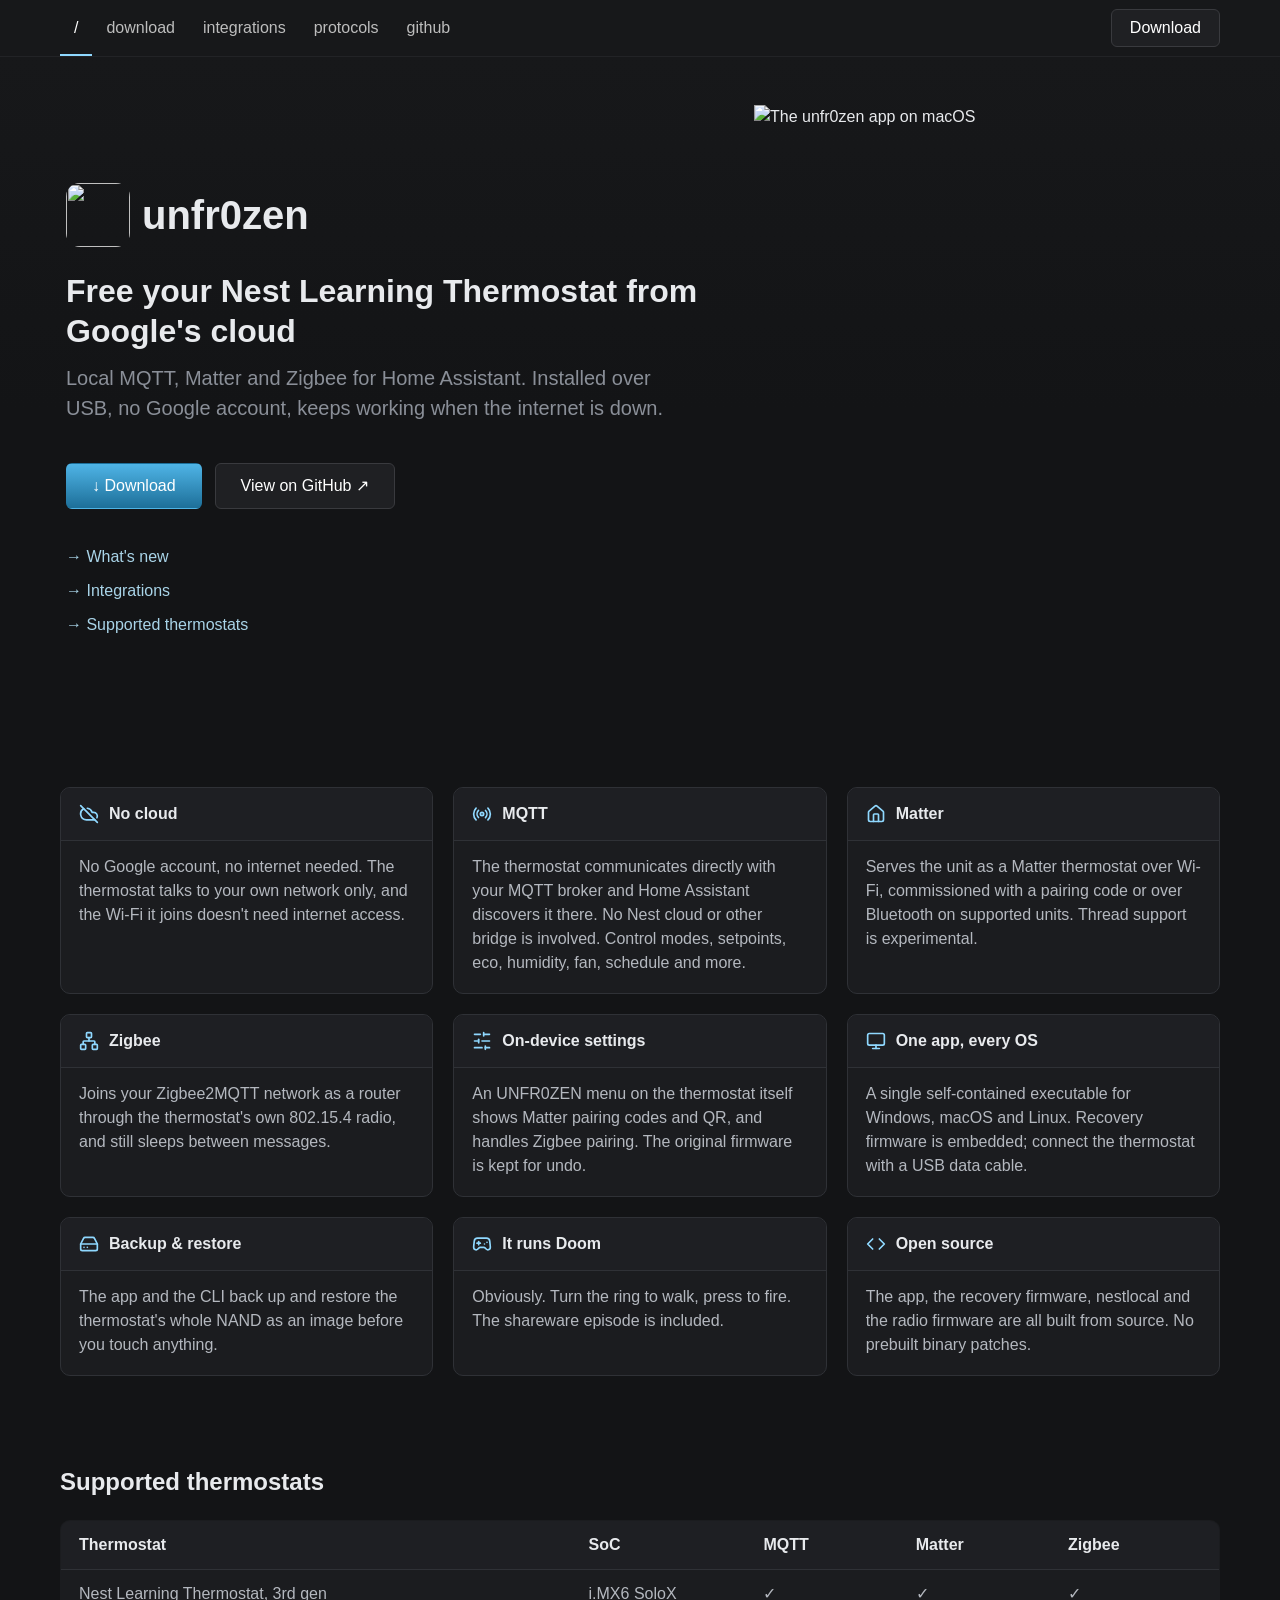
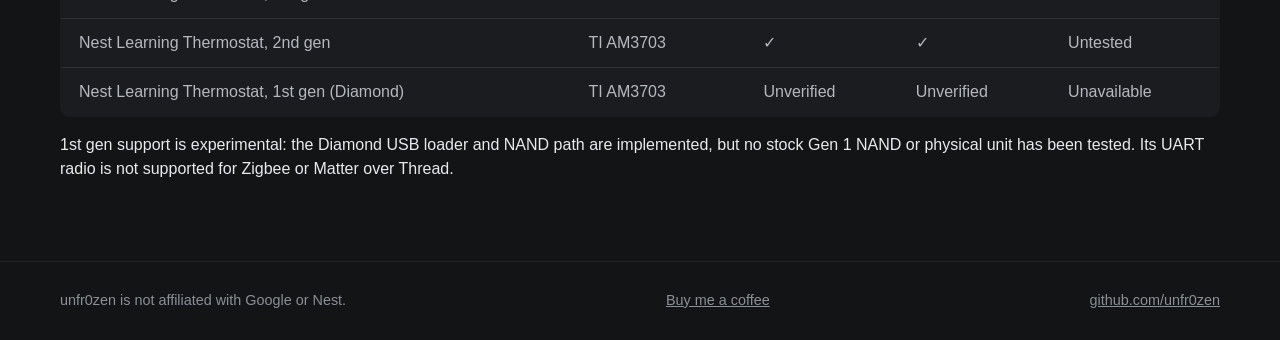
==== index.html @ 17baee15 "docs: add a protocols page for nestlocal's mqtt, zigbee and matter Documents the MQTT topics and pay" ====
<!doctype html>
<html lang="en">
<head>
    <meta charset="utf-8">
    <meta name="viewport" content="width=device-width, initial-scale=1">
    <title>unfr0zen</title>
    <meta name="description" content="Free your Nest Learning Thermostat from Google's cloud. Local MQTT, Matter and Zigbee for Home Assistant, installed over USB.">
    <meta property="og:title" content="unfr0zen">
    <meta property="og:description" content="Free your Nest Learning Thermostat from Google's cloud.">
    <meta property="og:image" content="https://unfr0zen.com/assets/logo.png">
    <link rel="icon" href="/assets/logo.png">
    <link rel="preconnect" href="https://rsms.me">
    <link rel="stylesheet" href="https://rsms.me/inter/inter.css">
    <link rel="stylesheet" href="/style.css">
</head>
<body>
<header>
    <div class="wrap">
        <nav>
            <a href="/" class="active">/</a>
            <a href="/download/">download</a>
            <a href="/integrations/">integrations</a>
            <a href="/protocols/">protocols</a>
            <a href="https://github.com/unfr0zen" target="_blank" rel="noopener">github</a>
        </nav>
        <a href="/download/" class="btn btn-dark btn-small">Download</a>
    </div>
</header>

<main>
    <div class="hero">
        <div class="wrap">
            <div class="hero-text">
                <div class="hero-title">
                    <img src="/assets/logo.png" alt="">
                    <h1>unfr0zen</h1>
                </div>
                <h2>Free your Nest Learning Thermostat from Google's cloud</h2>
                <p>Local MQTT, Matter and Zigbee for Home Assistant. Installed over USB, no Google account, keeps working when the internet is down.</p>
                <div class="buttons">
                    <a href="/download/" class="btn btn-ice">↓ Download</a>
                    <a href="https://github.com/unfr0zen" class="btn btn-dark" target="_blank" rel="noopener">View on GitHub ↗</a>
                </div>
                <div class="quicklinks">
                    <a class="link" href="https://github.com/unfr0zen/unfr0zen/releases" target="_blank" rel="noopener">→ What's new</a>
                    <a class="link" href="/integrations/">→ Integrations</a>
                    <a class="link" href="#devices">→ Supported thermostats</a>
                </div>
            </div>
            <img class="screenshot" src="/assets/app.png" width="552" height="732" alt="The unfr0zen app on macOS">
        </div>
    </div>

    <section>
        <div class="wrap">
            <div class="grid">
                <div class="card">
                    <h3><svg viewBox="0 0 24 24" aria-hidden="true"><path d="m2 2 20 20"/><path d="M5.782 5.782A7 7 0 0 0 9 19h8.5a4.5 4.5 0 0 0 1.307-.193"/><path d="M21.532 16.5A4.5 4.5 0 0 0 17.5 10h-1.79A7.008 7.008 0 0 0 10 5.07"/></svg>No cloud</h3>
                    <p>No Google account, no internet needed. The thermostat talks to your own network only, and the Wi-Fi it joins doesn't need internet access.</p>
                </div>
                <div class="card">
                    <h3><svg viewBox="0 0 24 24" aria-hidden="true"><path d="M4.9 19.1C1 15.2 1 8.8 4.9 4.9"/><path d="M7.8 16.2c-2.3-2.3-2.3-6.1 0-8.5"/><circle cx="12" cy="12" r="2"/><path d="M16.2 7.8c2.3 2.3 2.3 6.1 0 8.5"/><path d="M19.1 4.9C23 8.8 23 15.1 19.1 19"/></svg>MQTT</h3>
                    <p>The thermostat communicates directly with your MQTT broker and Home Assistant discovers it there. No Nest cloud or other bridge is involved. Control modes, setpoints, eco, humidity, fan, schedule and more.</p>
                </div>
                <div class="card">
                    <h3><svg viewBox="0 0 24 24" aria-hidden="true"><path d="M15 21v-8a1 1 0 0 0-1-1h-4a1 1 0 0 0-1 1v8"/><path d="M3 10a2 2 0 0 1 .709-1.528l7-5.999a2 2 0 0 1 2.582 0l7 5.999A2 2 0 0 1 21 10v9a2 2 0 0 1-2 2H5a2 2 0 0 1-2-2z"/></svg>Matter</h3>
                    <p>Serves the unit as a Matter thermostat over Wi-Fi, commissioned with a pairing code or over Bluetooth on supported units. Thread support is experimental.</p>
                </div>
                <div class="card">
                    <h3><svg viewBox="0 0 24 24" aria-hidden="true"><rect x="16" y="16" width="6" height="6" rx="1"/><rect x="2" y="16" width="6" height="6" rx="1"/><rect x="9" y="2" width="6" height="6" rx="1"/><path d="M5 16v-3a1 1 0 0 1 1-1h12a1 1 0 0 1 1 1v3"/><path d="M12 12V8"/></svg>Zigbee</h3>
                    <p>Joins your Zigbee2MQTT network as a router through the thermostat's own 802.15.4 radio, and still sleeps between messages.</p>
                </div>
                <div class="card">
                    <h3><svg viewBox="0 0 24 24" aria-hidden="true"><line x1="21" x2="14" y1="4" y2="4"/><line x1="10" x2="3" y1="4" y2="4"/><line x1="21" x2="12" y1="12" y2="12"/><line x1="8" x2="3" y1="12" y2="12"/><line x1="21" x2="16" y1="20" y2="20"/><line x1="12" x2="3" y1="20" y2="20"/><line x1="14" x2="14" y1="2" y2="6"/><line x1="8" x2="8" y1="10" y2="14"/><line x1="16" x2="16" y1="18" y2="22"/></svg>On-device settings</h3>
                    <p>An UNFR0ZEN menu on the thermostat itself shows Matter pairing codes and QR, and handles Zigbee pairing. The original firmware is kept for undo.</p>
                </div>
                <div class="card">
                    <h3><svg viewBox="0 0 24 24" aria-hidden="true"><rect width="20" height="14" x="2" y="3" rx="2"/><line x1="8" x2="16" y1="21" y2="21"/><line x1="12" x2="12" y1="17" y2="21"/></svg>One app, every OS</h3>
                    <p>A single self-contained executable for Windows, macOS and Linux. Recovery firmware is embedded; connect the thermostat with a USB data cable.</p>
                </div>
                <div class="card">
                    <h3><svg viewBox="0 0 24 24" aria-hidden="true"><line x1="22" x2="2" y1="12" y2="12"/><path d="M5.45 5.11 2 12v6a2 2 0 0 0 2 2h16a2 2 0 0 0 2-2v-6l-3.45-6.89A2 2 0 0 0 16.76 4H7.24a2 2 0 0 0-1.79 1.11z"/><line x1="6" x2="6.01" y1="16" y2="16"/><line x1="10" x2="10.01" y1="16" y2="16"/></svg>Backup &amp; restore</h3>
                    <p>The app and the CLI back up and restore the thermostat's whole NAND as an image before you touch anything.</p>
                </div>
                <div class="card">
                    <h3><svg viewBox="0 0 24 24" aria-hidden="true"><line x1="6" x2="10" y1="11" y2="11"/><line x1="8" x2="8" y1="9" y2="13"/><line x1="15" x2="15.01" y1="12" y2="12"/><line x1="18" x2="18.01" y1="10" y2="10"/><path d="M17.32 5H6.68a4 4 0 0 0-3.978 3.59c-.006.052-.01.101-.017.152C2.604 9.416 2 14.456 2 16a3 3 0 0 0 3 3c1 0 1.5-.5 2-1l1.414-1.414A2 2 0 0 1 9.828 16h4.344a2 2 0 0 1 1.414.586L17 18c.5.5 1 1 2 1a3 3 0 0 0 3-3c0-1.545-.604-6.584-.685-7.258-.007-.05-.011-.1-.017-.151A4 4 0 0 0 17.32 5z"/></svg>It runs Doom</h3>
                    <p>Obviously. Turn the ring to walk, press to fire. The shareware episode is included.</p>
                </div>
                <div class="card">
                    <h3><svg viewBox="0 0 24 24" aria-hidden="true"><polyline points="16 18 22 12 16 6"/><polyline points="8 6 2 12 8 18"/></svg>Open source</h3>
                    <p>The app, the recovery firmware, nestlocal and the radio firmware are all built from source. No prebuilt binary patches.</p>
                </div>
            </div>
        </div>
    </section>

    <section id="devices">
        <div class="wrap">
            <h2>Supported thermostats</h2>
            <div class="table-scroll">
                <table>
                    <thead>
                        <tr><th>Thermostat</th><th>SoC</th><th>MQTT</th><th>Matter</th><th>Zigbee</th></tr>
                    </thead>
                    <tbody>
                        <tr><td>Nest Learning Thermostat, 3rd gen</td><td>i.MX6 SoloX</td><td>✓</td><td>✓</td><td>✓</td></tr>
                        <tr><td>Nest Learning Thermostat, 2nd gen</td><td>TI AM3703</td><td>✓</td><td>✓</td><td>Untested</td></tr>
                        <tr><td>Nest Learning Thermostat, 1st gen (Diamond)</td><td>TI AM3703</td><td>Unverified</td><td>Unverified</td><td>Unavailable</td></tr>
                    </tbody>
                </table>
            </div>
            <p>1st gen support is experimental: the Diamond USB loader and NAND path are implemented, but no stock Gen 1 NAND or physical unit has been tested. Its UART radio is not supported for Zigbee or Matter over Thread.</p>
        </div>
    </section>
</main>

<footer>
    <div class="wrap">
        <span>unfr0zen is not affiliated with Google or Nest.</span>
        <a href="https://ko-fi.com/willtm" target="_blank" rel="noopener">Buy me a coffee</a>
        <a href="https://github.com/unfr0zen" target="_blank" rel="noopener">github.com/unfr0zen</a>
    </div>
</footer>
</body>
</html>
---- style.css ----
:root {
    --bg: #131416;
    --bg-raised: #1b1c1f;
    --bg-header: #17181a;
    --border: #2f3136;
    --text: #e8eaed;
    --muted: #8a8f98;
    --ice: #8fd8ff;
    --ice-dim: #a9d4e8;
    --ice-grad: linear-gradient(180deg, #4fb4e6, #1d6f99);
    --ice-grad-hover: linear-gradient(180deg, #3f98c4, #155674);
    --mono: ui-monospace, SFMono-Regular, Menlo, Consolas, monospace;
}

* { box-sizing: border-box; }

html { color-scheme: dark; }

body {
    margin: 0;
    background: var(--bg);
    color: var(--text);
    font-family: InterVariable, Inter, -apple-system, BlinkMacSystemFont, "Segoe UI", sans-serif;
    /* Slashed zero, so the 0 in unfr0zen doesn't read as an O. */
    font-feature-settings: "zero";
    line-height: 1.5;
    -webkit-font-smoothing: antialiased;
}

a { color: var(--ice-dim); }

code {
    font-family: var(--mono);
    font-size: 0.9em;
    background: #24262a;
    padding: 0.1em 0.35em;
    border-radius: 4px;
}

.wrap {
    max-width: 1200px;
    margin: 0 auto;
    padding: 0 20px;
}

/* Header */

header {
    background: var(--bg-header);
    border-bottom: 1px solid #222326;
}

header .wrap {
    display: flex;
    align-items: center;
    justify-content: space-between;
    min-height: 56px;
    gap: 16px;
}

nav {
    display: flex;
    flex-wrap: wrap;
}

nav a {
    padding: 16px 14px 14px;
    color: #bdbdbd;
    text-decoration: none;
    border-bottom: 2px solid transparent;
}

nav a:hover { color: #fff; }

nav a.active {
    color: #fff;
    font-weight: 500;
    border-bottom-color: var(--ice);
}

/* Buttons */

.btn {
    display: inline-block;
    padding: 10px 25px;
    font-size: 1rem;
    color: #fff;
    border-radius: 6px;
    text-decoration: none;
    border: 1px solid transparent;
    transition: background 0.2s;
}

.btn-ice { background: var(--ice-grad); }
.btn-ice:hover { background: var(--ice-grad-hover); }

.btn-dark {
    background: #1f2023;
    border-color: #393a3e;
}
.btn-dark:hover { background: #26272b; }

.btn-small {
    padding: 6px 18px;
    font-weight: 500;
}

.link {
    color: var(--ice-dim);
    text-decoration: none;
}
.link:hover { text-decoration: underline; }

/* Hero */

.hero {
    background: linear-gradient(to top, var(--bg), rgba(0, 0, 0, 0), var(--bg-header));
    min-height: max(60vh, 560px);
    display: flex;
    align-items: center;
    padding: 48px 0;
}

.hero .wrap {
    display: flex;
    align-items: center;
    gap: 48px;
}

.hero-text { flex: 1; }

.hero-title {
    display: flex;
    align-items: center;
    gap: 12px;
}

.hero-title img {
    width: 64px;
    height: 64px;
    border-radius: 14px;
}

.hero-title h1 {
    margin: 0;
    font-size: 40px;
    font-weight: 600;
}

.hero h2 {
    font-size: 2rem;
    font-weight: 600;
    line-height: 1.25;
    margin: 24px 0 0;
    max-width: 640px;
}

.hero p {
    font-size: 20px;
    font-weight: 300;
    color: var(--muted);
    margin: 12px 0 0;
    max-width: 600px;
}

.buttons {
    display: flex;
    flex-wrap: wrap;
    gap: 13px;
    margin-top: 40px;
}

.quicklinks {
    display: flex;
    flex-direction: column;
    gap: 10px;
    margin-top: 36px;
}

/* App screenshot, a transparent PNG with the macOS window shadow */

.screenshot {
    flex: none;
    width: 460px;
    height: auto;
}

@media (max-width: 900px) {
    .screenshot { display: none; }
    .hero { min-height: 0; }
    .hero h2 { font-size: 1.6rem; }
}

/* Sections */

section { padding: 24px 0 64px; }

section > .wrap > h2 {
    font-size: 1.5rem;
    font-weight: 600;
    margin: 0 0 20px;
}

.grid {
    display: grid;
    grid-template-columns: repeat(auto-fill, minmax(320px, 1fr));
    gap: 20px;
}

.card {
    background: var(--bg-raised);
    border: 1px solid var(--border);
    border-radius: 10px;
    overflow: hidden;
}

.card h3 {
    display: flex;
    align-items: center;
    gap: 10px;
    margin: 0;
    padding: 14px 18px;
    font-size: 1rem;
    font-weight: 600;
    border-bottom: 1px solid var(--border);
    background: #1e1f23;
}

/* Line icons from Lucide (ISC license). */
.card h3 svg,
.doc h2 svg {
    flex: none;
    width: 20px;
    height: 20px;
    fill: none;
    stroke: var(--ice);
    stroke-width: 2;
    stroke-linecap: round;
    stroke-linejoin: round;
}

.card p {
    margin: 0;
    padding: 14px 18px 18px;
    color: #b4b8bf;
}

table {
    width: 100%;
    border-collapse: collapse;
    background: var(--bg-raised);
    border: 1px solid var(--border);
    border-radius: 10px;
    overflow: hidden;
}

th, td {
    text-align: left;
    padding: 12px 18px;
    border-bottom: 1px solid var(--border);
}

th {
    background: #1e1f23;
    font-weight: 600;
}

td { color: #b4b8bf; }

tr:last-child td { border-bottom: none; }

.table-scroll { overflow-x: auto; }

/* Download page */

.os-picker {
    background: linear-gradient(0deg, #1c1d20, var(--bg-header));
    border-bottom: 1px solid #3b3d41;
    padding: 40px 0;
}

.os-picker h1 {
    text-align: center;
    margin: 0 0 6px;
    font-weight: 600;
}

.os-picker .version {
    text-align: center;
    color: var(--muted);
    margin: 0 0 28px;
}

.tabs {
    display: grid;
    grid-template-columns: repeat(3, 1fr);
    gap: 16px;
    max-width: 640px;
    margin: 0 auto;
}

.tab {
    font: inherit;
    color: #bdbdbd;
    background: transparent;
    border: 2px solid transparent;
    border-radius: 8px;
    height: 96px;
    cursor: pointer;
    display: flex;
    flex-direction: column;
    align-items: center;
    justify-content: center;
    gap: 8px;
}

.tab svg {
    width: 32px;
    height: 32px;
    fill: currentColor;
}

.tab:hover { color: #fff; }

.tab.active {
    color: #fff;
    font-weight: 600;
    border-color: rgba(143, 216, 255, 0.55);
    background: rgba(143, 216, 255, 0.08);
}

.panel { display: none; padding-bottom: 0; }
.panel.active { display: block; }

.panel .wrap { max-width: 760px; }

.files {
    display: flex;
    flex-wrap: wrap;
    gap: 12px;
    margin: 8px 0 28px;
}

.panel h2 {
    font-size: 1.25rem;
    margin: 32px 0 8px;
}

.panel ol, .panel ul { padding-left: 22px; color: #c4c8ce; }
.panel li { margin: 6px 0; }

.note {
    border-radius: 8px;
    padding: 12px 16px;
    margin: 16px 0;
    background: #2e2715;
    color: #d4be99;
}

pre {
    position: relative;
    background: #1e1d20;
    border: 1px solid #d2d2d239;
    border-radius: 10px;
    padding: 16px 56px 16px 16px;
    overflow-x: auto;
    font-family: var(--mono);
    font-size: 0.85rem;
    line-height: 1.5;
}

pre code { background: none; padding: 0; font-size: inherit; }

.copy {
    position: absolute;
    top: 8px;
    right: 8px;
    font: 12px var(--mono);
    color: #ccc;
    background: #2a2b2f;
    border: 1px solid #3a3b40;
    border-radius: 5px;
    padding: 4px 8px;
    cursor: pointer;
}
.copy:hover { color: #fff; }

/* Footer */

footer {
    border-top: 1px solid #222326;
    color: var(--muted);
    font-size: 0.9rem;
    padding: 28px 0;
}

footer .wrap {
    display: flex;
    flex-wrap: wrap;
    justify-content: space-between;
    gap: 12px;
}

footer a { color: var(--muted); }

@media (max-width: 600px) {
    header .btn { display: none; }
    nav a { padding: 16px 6px 14px; font-size: 0.9rem; }
    .tab { height: 80px; font-size: 0.9rem; }
    .grid { grid-template-columns: 1fr; }
}

/* Documentation pages */

.doc .wrap { max-width: 860px; }

.doc h1 {
    font-size: 2rem;
    font-weight: 600;
    margin: 24px 0 12px;
}

.doc .wrap > h2 {
    display: flex;
    align-items: center;
    gap: 12px;
    font-size: 1.4rem;
    margin: 48px 0 12px;
    scroll-margin-top: 16px;
}

.doc h2 svg { width: 24px; height: 24px; }
.doc h3 { font-size: 1.1rem; margin: 28px 0 8px; }

.doc p, .doc li { color: #c4c8ce; overflow-wrap: break-word; }
.doc b { color: var(--text); font-weight: 600; }
.doc ol, .doc ul { padding-left: 22px; }
.doc li { margin: 6px 0; }
.doc table { margin: 4px 0 12px; }

/* On phones a row is a block: each cell on its own line under its column's
   name (data-label). */
@media (max-width: 600px) {
    .doc thead { display: none; }
    .doc table, .doc tbody, .doc tr, .doc td { display: block; }
    .doc tr { padding: 10px 16px; border-bottom: 1px solid var(--border); }
    .doc tr:last-child { border-bottom: none; }
    .doc td { padding: 3px 0; border: none; overflow-wrap: break-word; }
    .doc td:first-child { color: var(--text); }
    .doc td[data-label]::before {
        content: attr(data-label);
        display: block;
        font-size: 0.75rem;
        color: var(--muted);
    }
}

.doc .badge { margin: 4px 0 20px; }
.doc .badge img { display: block; height: 40px; }

.toc {
    display: flex;
    flex-wrap: wrap;
    gap: 6px 18px;
    list-style: none;
    padding: 0 !important;
}
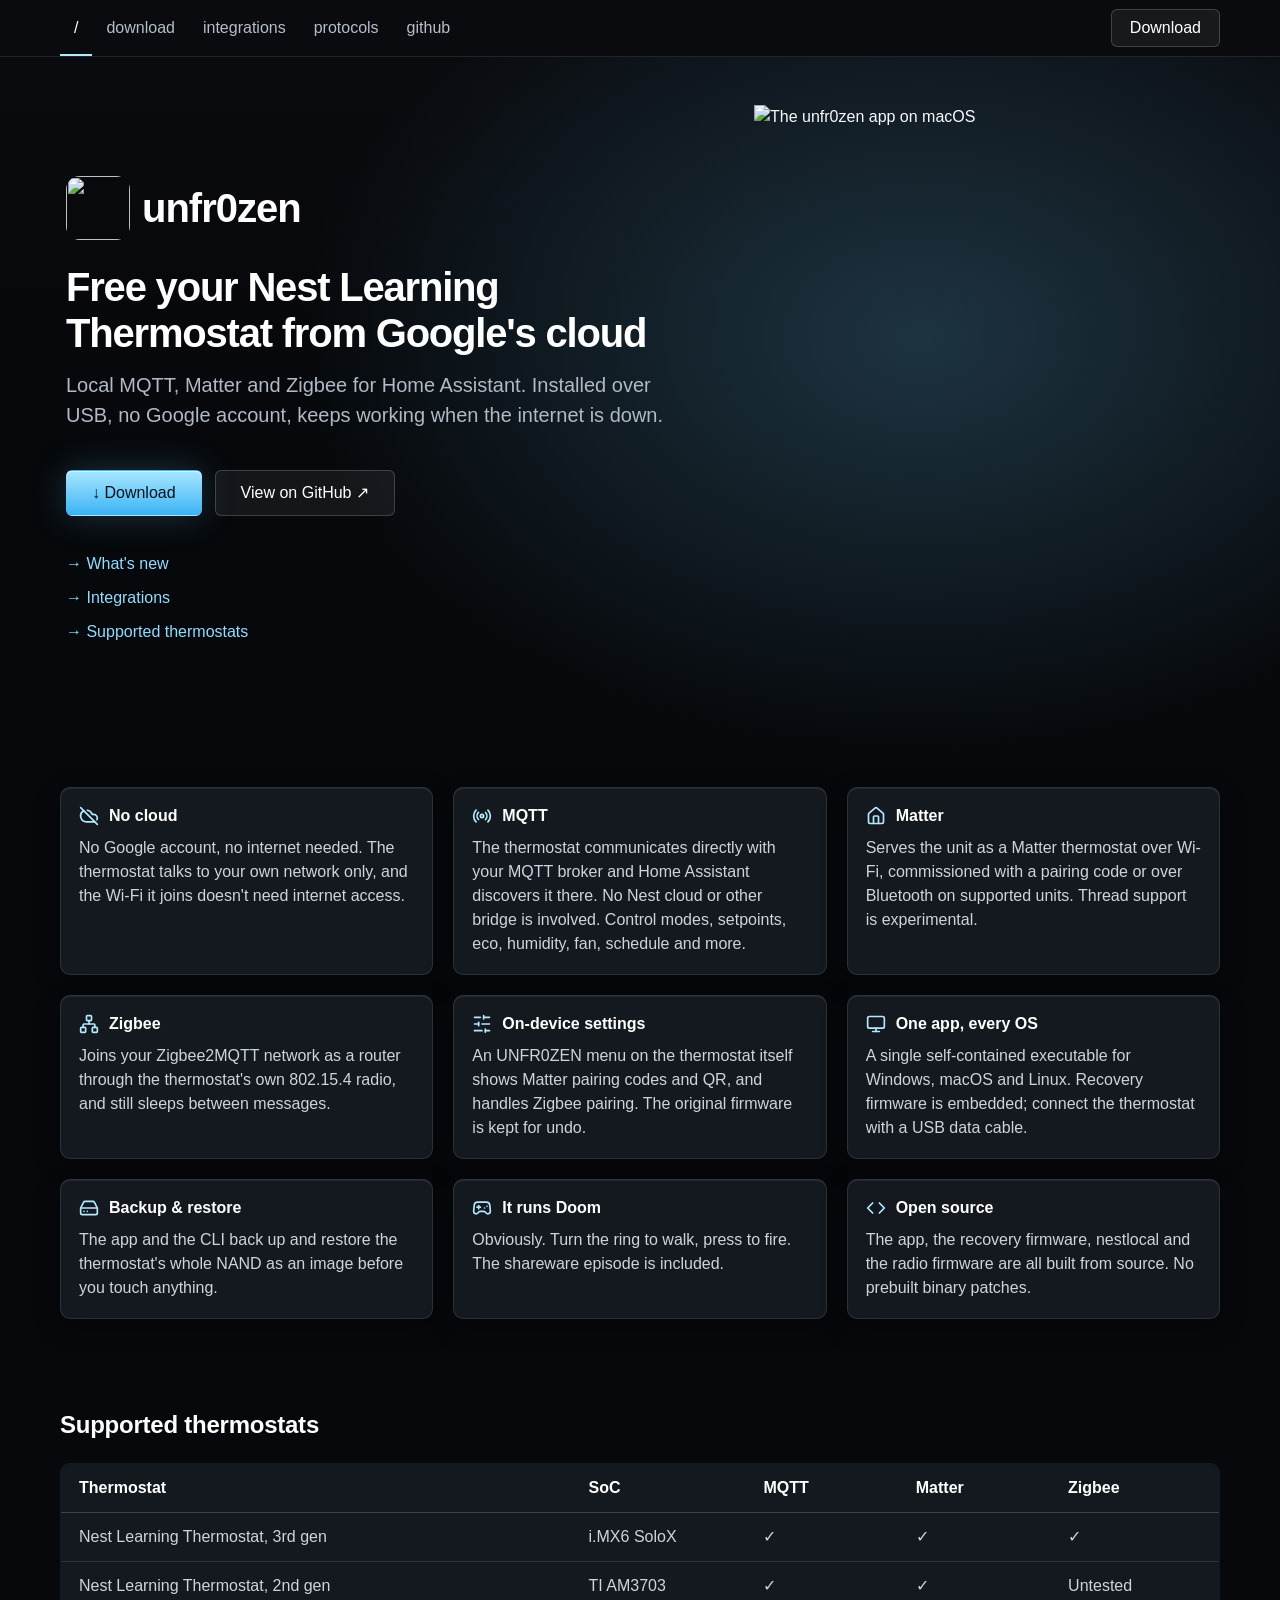
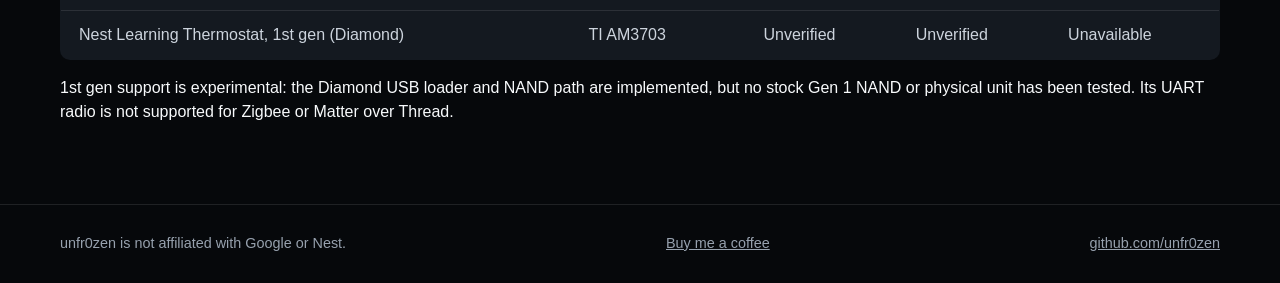
==== commit 9c2214f2: "docs: move the coffee link to buymeacoffee" ====
--- a/index.html
+++ b/index.html
@@ -117,7 +117,7 @@
 <footer>
     <div class="wrap">
         <span>unfr0zen is not affiliated with Google or Nest.</span>
-        <a href="https://ko-fi.com/willtm" target="_blank" rel="noopener">Buy me a coffee</a>
+        <a href="https://buymeacoffee.com/willtm" target="_blank" rel="noopener">Buy me a coffee</a>
         <a href="https://github.com/unfr0zen" target="_blank" rel="noopener">github.com/unfr0zen</a>
     </div>
 </footer>
--- a/style.css
+++ b/style.css
@@ -1,14 +1,17 @@
 :root {
-    --bg: #131416;
-    --bg-raised: #1b1c1f;
-    --bg-header: #17181a;
-    --border: #2f3136;
-    --text: #e8eaed;
-    --muted: #8a8f98;
-    --ice: #8fd8ff;
-    --ice-dim: #a9d4e8;
-    --ice-grad: linear-gradient(180deg, #4fb4e6, #1d6f99);
-    --ice-grad-hover: linear-gradient(180deg, #3f98c4, #155674);
+    --bg: #06080b;
+    --bg-raised: #141920;
+    --bg-header: #090b0f;
+    --border: rgba(255, 255, 255, 0.1);
+    --border-strong: rgba(255, 255, 255, 0.18);
+    --text: #f8fafc;
+    --text-body: #cdd4dd;
+    --muted: #97a1ae;
+    --ice: #b3e9ff;
+    --ice-dim: #93dcff;
+    --ice-glow: rgba(111, 205, 255, 0.22);
+    --ice-grad: linear-gradient(180deg, #a8e7ff, #3bb3f4);
+    --ice-grad-hover: linear-gradient(180deg, #bdedff, #52c0f8);
     --mono: ui-monospace, SFMono-Regular, Menlo, Consolas, monospace;
 }
 
@@ -29,10 +32,20 @@
 
 a { color: var(--ice-dim); }
 
+a:hover { color: var(--ice); }
+
+:focus-visible {
+    outline: 2px solid var(--ice);
+    outline-offset: 2px;
+}
+
+h1, h2, h3 { color: #fff; }
+
 code {
     font-family: var(--mono);
     font-size: 0.9em;
-    background: #24262a;
+    color: #e6f5fe;
+    background: rgba(159, 224, 255, 0.13);
     padding: 0.1em 0.35em;
     border-radius: 4px;
 }
@@ -47,7 +60,7 @@
 
 header {
     background: var(--bg-header);
-    border-bottom: 1px solid #222326;
+    border-bottom: 1px solid var(--border);
 }
 
 header .wrap {
@@ -65,9 +78,10 @@
 
 nav a {
     padding: 16px 14px 14px;
-    color: #bdbdbd;
+    color: #b6bec9;
     text-decoration: none;
     border-bottom: 2px solid transparent;
+    transition: color 0.15s;
 }
 
 nav a:hover { color: #fff; }
@@ -88,17 +102,26 @@
     border-radius: 6px;
     text-decoration: none;
     border: 1px solid transparent;
-    transition: background 0.2s;
-}
-
-.btn-ice { background: var(--ice-grad); }
-.btn-ice:hover { background: var(--ice-grad-hover); }
+    transition: background 0.15s, border-color 0.15s;
+}
+
+.btn-ice {
+    color: #061219;
+    font-weight: 500;
+    background: var(--ice-grad);
+    box-shadow: inset 0 1px 0 rgba(255, 255, 255, 0.45), 0 0 36px var(--ice-glow);
+}
+.btn-ice:hover { background: var(--ice-grad-hover); color: #061219; }
 
 .btn-dark {
-    background: #1f2023;
-    border-color: #393a3e;
-}
-.btn-dark:hover { background: #26272b; }
+    background: rgba(255, 255, 255, 0.06);
+    border-color: var(--border-strong);
+}
+.btn-dark:hover {
+    color: #fff;
+    background: rgba(255, 255, 255, 0.11);
+    border-color: rgba(255, 255, 255, 0.3);
+}
 
 .btn-small {
     padding: 6px 18px;
@@ -114,7 +137,9 @@
 /* Hero */
 
 .hero {
-    background: linear-gradient(to top, var(--bg), rgba(0, 0, 0, 0), var(--bg-header));
+    background:
+        radial-gradient(ellipse 70% 85% at 72% 40%, var(--ice-glow), transparent 70%),
+        linear-gradient(to bottom, var(--bg-header), var(--bg) 40%);
     min-height: max(60vh, 560px);
     display: flex;
     align-items: center;
@@ -145,12 +170,14 @@
     margin: 0;
     font-size: 40px;
     font-weight: 600;
+    letter-spacing: -0.025em;
 }
 
 .hero h2 {
-    font-size: 2rem;
-    font-weight: 600;
-    line-height: 1.25;
+    font-size: 2.5rem;
+    font-weight: 600;
+    line-height: 1.15;
+    letter-spacing: -0.03em;
     margin: 24px 0 0;
     max-width: 640px;
 }
@@ -158,8 +185,8 @@
 .hero p {
     font-size: 20px;
     font-weight: 300;
-    color: var(--muted);
-    margin: 12px 0 0;
+    color: #b0b9c5;
+    margin: 14px 0 0;
     max-width: 600px;
 }
 
@@ -198,6 +225,7 @@
 section > .wrap > h2 {
     font-size: 1.5rem;
     font-weight: 600;
+    letter-spacing: -0.01em;
     margin: 0 0 20px;
 }
 
@@ -212,6 +240,7 @@
     border: 1px solid var(--border);
     border-radius: 10px;
     overflow: hidden;
+    box-shadow: inset 0 1px 0 rgba(255, 255, 255, 0.07), 0 8px 24px rgba(0, 0, 0, 0.35);
 }
 
 .card h3 {
@@ -219,11 +248,9 @@
     align-items: center;
     gap: 10px;
     margin: 0;
-    padding: 14px 18px;
+    padding: 16px 18px 0;
     font-size: 1rem;
     font-weight: 600;
-    border-bottom: 1px solid var(--border);
-    background: #1e1f23;
 }
 
 /* Line icons from Lucide (ISC license). */
@@ -241,8 +268,8 @@
 
 .card p {
     margin: 0;
-    padding: 14px 18px 18px;
-    color: #b4b8bf;
+    padding: 8px 18px 18px;
+    color: var(--text-body);
 }
 
 table {
@@ -261,11 +288,12 @@
 }
 
 th {
-    background: #1e1f23;
-    font-weight: 600;
-}
-
-td { color: #b4b8bf; }
+    color: #fff;
+    font-weight: 600;
+    border-bottom-color: var(--border-strong);
+}
+
+td { color: var(--text-body); }
 
 tr:last-child td { border-bottom: none; }
 
@@ -274,8 +302,10 @@
 /* Download page */
 
 .os-picker {
-    background: linear-gradient(0deg, #1c1d20, var(--bg-header));
-    border-bottom: 1px solid #3b3d41;
+    background:
+        radial-gradient(ellipse 55% 120% at 50% 0%, var(--ice-glow), transparent 70%),
+        var(--bg-header);
+    border-bottom: 1px solid var(--border);
     padding: 40px 0;
 }
 
@@ -283,6 +313,7 @@
     text-align: center;
     margin: 0 0 6px;
     font-weight: 600;
+    letter-spacing: -0.02em;
 }
 
 .os-picker .version {
@@ -301,9 +332,9 @@
 
 .tab {
     font: inherit;
-    color: #bdbdbd;
+    color: #b6bec9;
     background: transparent;
-    border: 2px solid transparent;
+    border: 1px solid transparent;
     border-radius: 8px;
     height: 96px;
     cursor: pointer;
@@ -312,6 +343,7 @@
     align-items: center;
     justify-content: center;
     gap: 8px;
+    transition: color 0.15s, background 0.15s, border-color 0.15s;
 }
 
 .tab svg {
@@ -320,13 +352,17 @@
     fill: currentColor;
 }
 
-.tab:hover { color: #fff; }
+.tab:hover {
+    color: #fff;
+    background: rgba(255, 255, 255, 0.04);
+}
 
 .tab.active {
     color: #fff;
     font-weight: 600;
-    border-color: rgba(143, 216, 255, 0.55);
-    background: rgba(143, 216, 255, 0.08);
+    border-color: rgba(159, 224, 255, 0.65);
+    background: rgba(159, 224, 255, 0.12);
+    box-shadow: 0 0 28px var(--ice-glow);
 }
 
 .panel { display: none; padding-bottom: 0; }
@@ -346,49 +382,52 @@
     margin: 32px 0 8px;
 }
 
-.panel ol, .panel ul { padding-left: 22px; color: #c4c8ce; }
+.panel ol, .panel ul { padding-left: 22px; color: var(--text-body); }
 .panel li { margin: 6px 0; }
 
 .note {
     border-radius: 8px;
     padding: 12px 16px;
     margin: 16px 0;
-    background: #2e2715;
-    color: #d4be99;
+    background: rgba(255, 190, 92, 0.08);
+    border: 1px solid rgba(255, 190, 92, 0.22);
+    color: #ecd3a6;
 }
 
 pre {
     position: relative;
-    background: #1e1d20;
-    border: 1px solid #d2d2d239;
+    background: #0b0e13;
+    border: 1px solid var(--border);
     border-radius: 10px;
     padding: 16px 56px 16px 16px;
     overflow-x: auto;
     font-family: var(--mono);
     font-size: 0.85rem;
     line-height: 1.5;
-}
-
-pre code { background: none; padding: 0; font-size: inherit; }
+    color: #e3eaf2;
+}
+
+pre code { background: none; padding: 0; font-size: inherit; color: inherit; }
 
 .copy {
     position: absolute;
     top: 8px;
     right: 8px;
     font: 12px var(--mono);
-    color: #ccc;
-    background: #2a2b2f;
-    border: 1px solid #3a3b40;
+    color: #c3c9d2;
+    background: rgba(255, 255, 255, 0.06);
+    border: 1px solid var(--border-strong);
     border-radius: 5px;
     padding: 4px 8px;
     cursor: pointer;
-}
-.copy:hover { color: #fff; }
+    transition: color 0.15s, background 0.15s;
+}
+.copy:hover { color: #fff; background: rgba(255, 255, 255, 0.1); }
 
 /* Footer */
 
 footer {
-    border-top: 1px solid #222326;
+    border-top: 1px solid var(--border);
     color: var(--muted);
     font-size: 0.9rem;
     padding: 28px 0;
@@ -402,6 +441,7 @@
 }
 
 footer a { color: var(--muted); }
+footer a:hover { color: var(--text); }
 
 @media (max-width: 600px) {
     header .btn { display: none; }
@@ -417,6 +457,7 @@
 .doc h1 {
     font-size: 2rem;
     font-weight: 600;
+    letter-spacing: -0.02em;
     margin: 24px 0 12px;
 }
 
@@ -425,6 +466,7 @@
     align-items: center;
     gap: 12px;
     font-size: 1.4rem;
+    letter-spacing: -0.01em;
     margin: 48px 0 12px;
     scroll-margin-top: 16px;
 }
@@ -432,7 +474,7 @@
 .doc h2 svg { width: 24px; height: 24px; }
 .doc h3 { font-size: 1.1rem; margin: 28px 0 8px; }
 
-.doc p, .doc li { color: #c4c8ce; overflow-wrap: break-word; }
+.doc p, .doc li { color: var(--text-body); overflow-wrap: break-word; }
 .doc b { color: var(--text); font-weight: 600; }
 .doc ol, .doc ul { padding-left: 22px; }
 .doc li { margin: 6px 0; }
